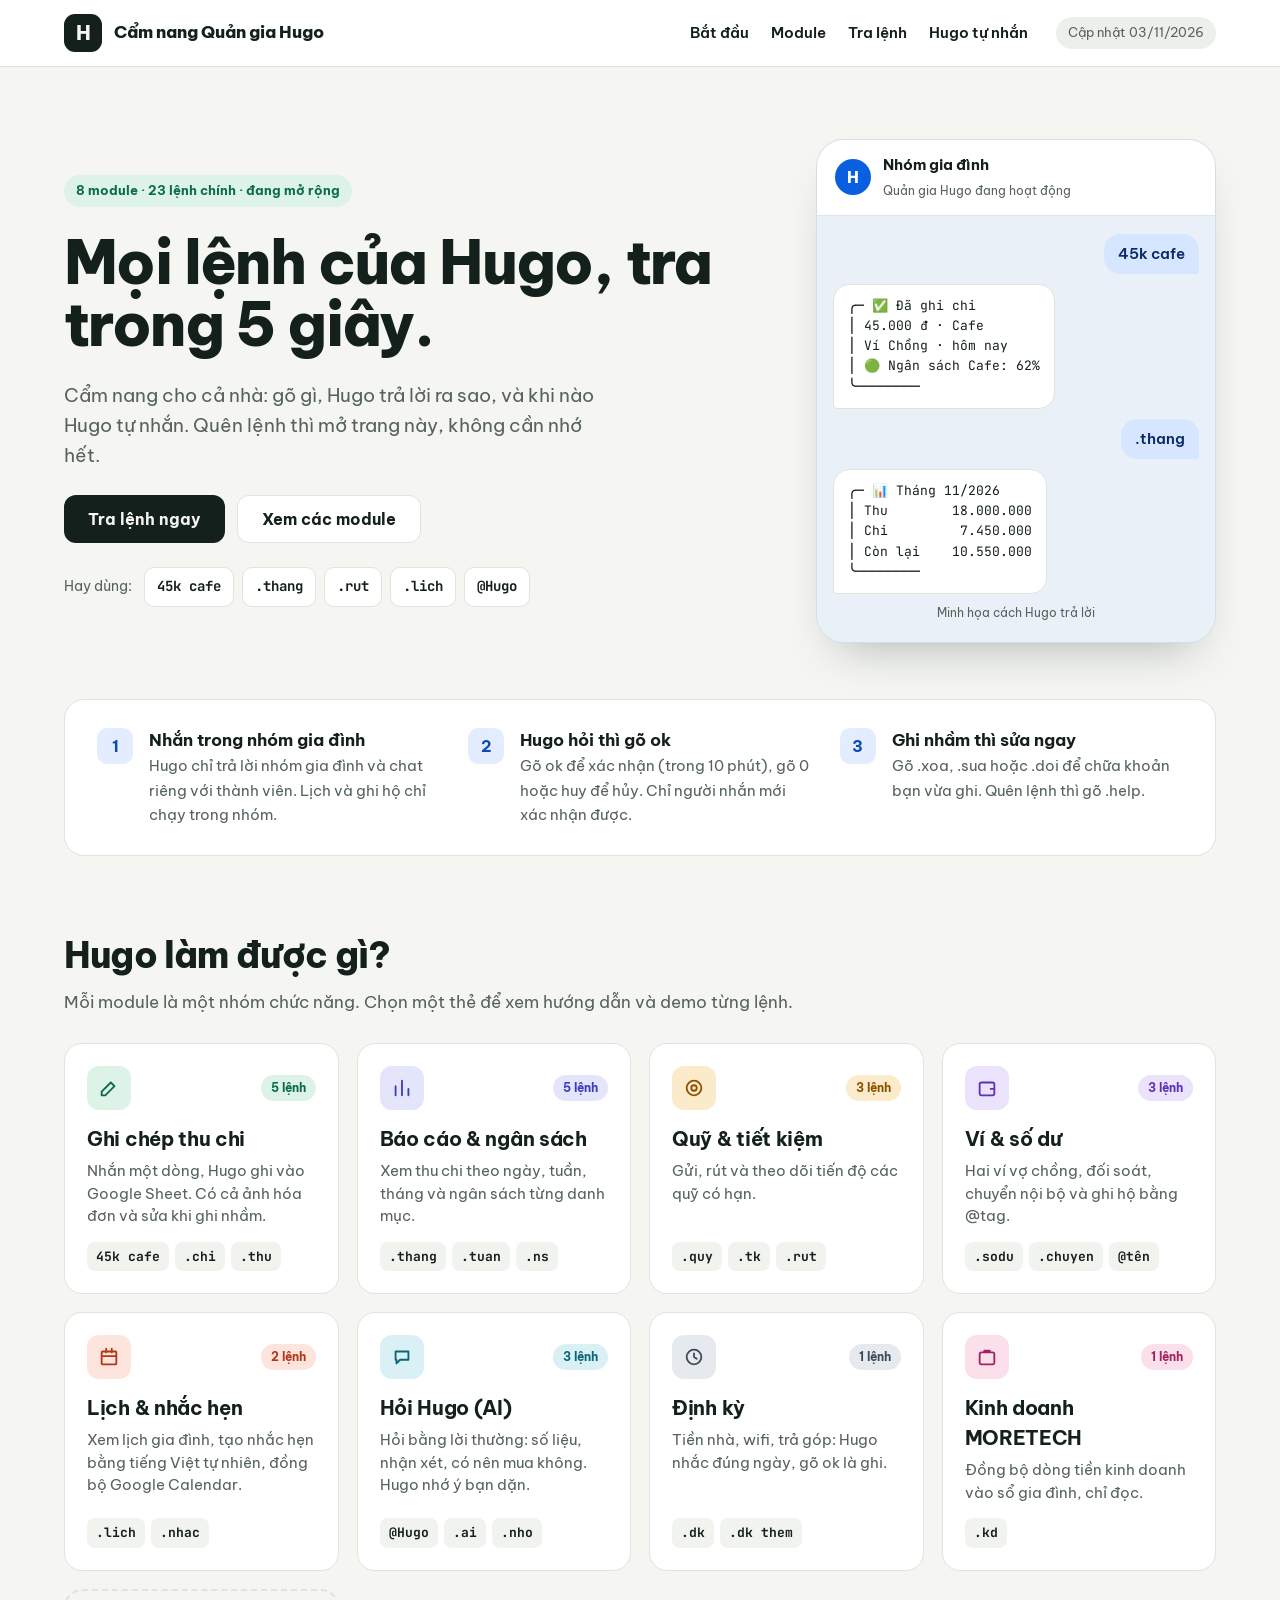
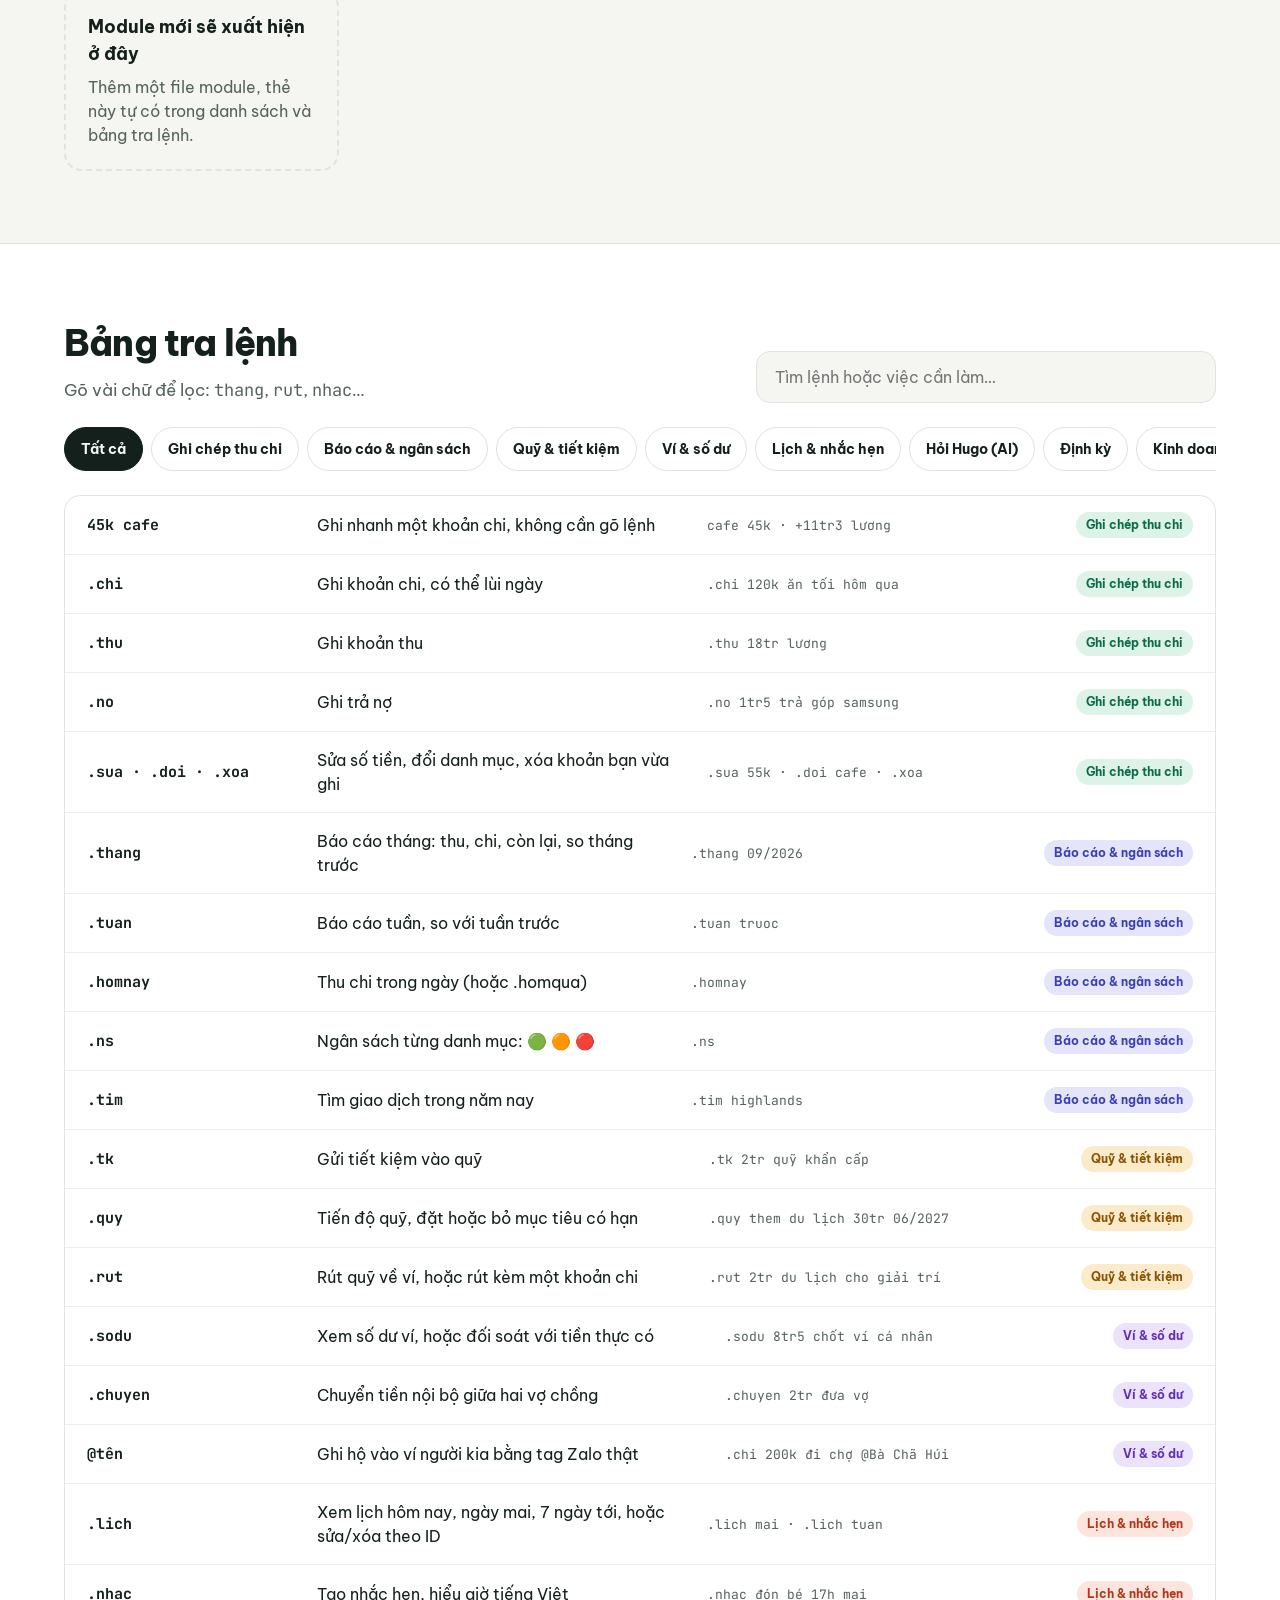
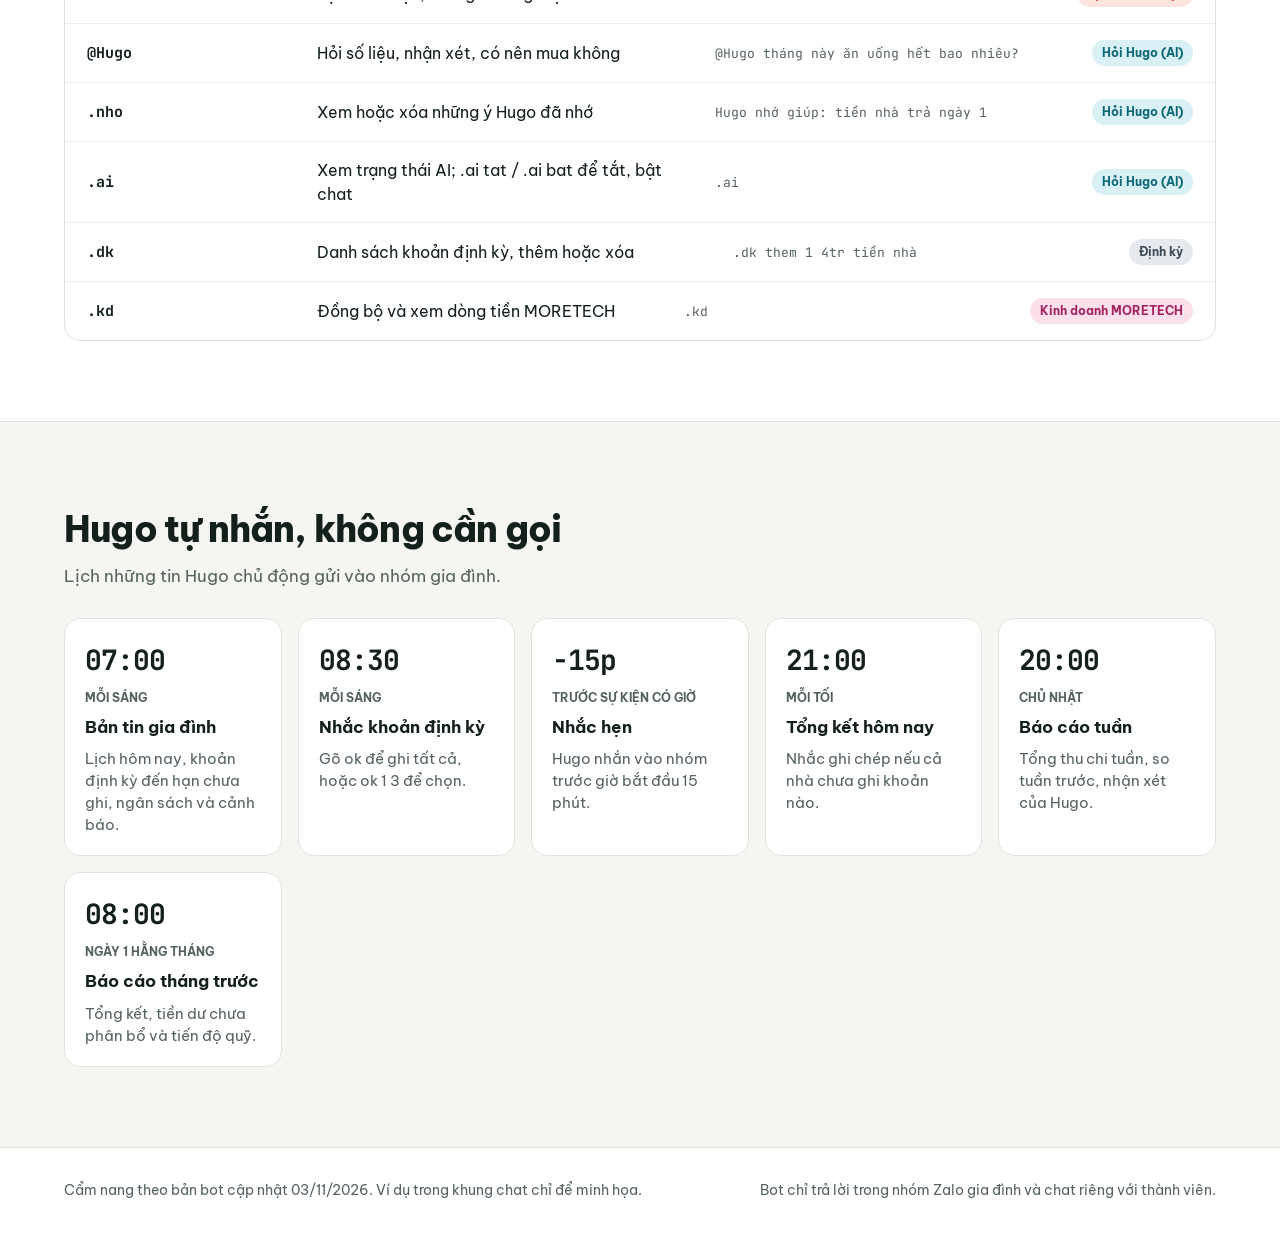
==== index.html @ 2affbf73 "feat: Hugo handbook static site" ====
<!doctype html>
<html lang="vi">
<head>
<meta charset="utf-8">
<meta name="viewport" content="width=device-width, initial-scale=1">
<title>Cẩm nang Quản gia Hugo</title>
<meta name="description" content="Tra nhanh mọi lệnh của bot Zalo Quản gia Hugo: ghi thu chi, báo cáo, quỹ, ví, lịch và nhắc hẹn.">
<link rel="preconnect" href="https://fonts.googleapis.com">
<link href="https://fonts.googleapis.com/css2?family=Be+Vietnam+Pro:wght@400;500;600;700;800&family=JetBrains+Mono:wght@500;700&display=swap" rel="stylesheet">
<link rel="stylesheet" href="style.css">
</head>
<body>
<main id="top">
  <section class="wrap hero">
    <div class="hero-l">
      <span class="tag" id="count"></span>
      <h1>Mọi lệnh của Hugo, tra trong 5 giây.</h1>
      <p>Cẩm nang cho cả nhà: gõ gì, Hugo trả lời ra sao, và khi nào Hugo tự nhắn. Quên lệnh thì mở trang này, không cần nhớ hết.</p>
      <div class="btns"><a class="btn" href="#lenh">Tra lệnh ngay</a><a class="btn alt" href="#module">Xem các module</a></div>
      <div class="hot" id="hot"><span>Hay dùng:</span></div>
    </div>
    <div class="phone">
      <div class="phone-h"><i aria-hidden="true">H</i><div><b>Nhóm gia đình</b><small>Quản gia Hugo đang hoạt động</small></div></div>
      <div class="chat" id="demo"></div>
    </div>
  </section>

  <section class="wrap band" id="batdau"><div class="rules" id="rules"></div></section>

  <section class="wrap band" id="module">
    <h2 class="h">Hugo làm được gì?</h2>
    <p class="lead">Mỗi module là một nhóm chức năng. Chọn một thẻ để xem hướng dẫn và demo từng lệnh.</p>
    <div class="grid" id="cards"></div>
  </section>

  <section class="ref" id="lenh"><div class="wrap">
    <div class="ref-h">
      <div><h2>Bảng tra lệnh</h2><p>Gõ vài chữ để lọc: <span class="mono">thang</span>, <span class="mono">rut</span>, <span class="mono">nhac</span>…</p></div>
      <label class="sr" for="q">Tìm lệnh</label>
      <input id="q" class="search" type="search" placeholder="Tìm lệnh hoặc việc cần làm…" autocomplete="off">
    </div>
    <div class="tabs" id="tabs" role="group" aria-label="Lọc theo module"></div>
    <div class="tbl" id="tbl"></div>
  </div></section>

  <section class="wrap" id="tudong">
    <h2 class="h">Hugo tự nhắn, không cần gọi</h2>
    <p class="lead">Lịch những tin Hugo chủ động gửi vào nhóm gia đình.</p>
    <div class="auto" id="auto"></div>
  </section>
</main>

<script src="core.js"></script>
<script src="modules/ghi.js"></script>
<script src="modules/bao.js"></script>
<script src="modules/quy.js"></script>
<script src="modules/vi.js"></script>
<script src="modules/lich.js"></script>
<script src="modules/ai.js"></script>
<script src="modules/dk.js"></script>
<script src="modules/kd.js"></script>
<script src="home.js"></script>
</body>
</html>
---- style.css ----
/* Cẩm nang Quản gia Hugo: giao diện dùng chung cho index.html và module.html */
:root{--bg:#F5F6F2;--surface:#fff;--ink:#14201B;--muted:#55635B;--line:#DFE4DC;--line2:#EDF0EA;--accent:#0A5FE0;--chip:#F0F3EE;--bubble-u:#D6E6FF;--bubble-u-ink:#0B2A66;--chat-bg:#EAF0F8;--chat-line:#D3DCE8;--note-bg:#FFF4D6;--note-ink:#4A3300;--note-dot:#8A5200;--focus:#0A5FE0}
@media (prefers-color-scheme:dark){:root{--bg:#0F1512;--surface:#18201C;--ink:#EEF2EE;--muted:#A3B0A8;--line:#2A352F;--line2:#222C27;--accent:#6AA2FF;--chip:#222C27;--bubble-u:#1F3A6B;--bubble-u-ink:#DCE9FF;--chat-bg:#141C22;--chat-line:#26323B;--note-bg:#3A2F10;--note-ink:#F5E3B0;--note-dot:#E0A23A;--focus:#6AA2FF}}
*{box-sizing:border-box}
html{scroll-behavior:smooth}
body{margin:0;background:var(--bg);color:var(--ink);font-family:'Be Vietnam Pro',system-ui,sans-serif;line-height:1.5}
a{color:var(--accent);text-decoration:none}
a:hover{text-decoration:underline}
:focus-visible{outline:2px solid var(--focus);outline-offset:2px}
.mono{font-family:'JetBrains Mono',ui-monospace,Menlo,monospace}
.wrap{max-width:1200px;margin:0 auto;padding:0 24px}
.sr{position:absolute;width:1px;height:1px;overflow:hidden;clip:rect(0 0 0 0)}

/* top bar */
.top{background:var(--surface);border-bottom:1px solid var(--line)}
.top .wrap{padding-top:14px;padding-bottom:14px;display:flex;flex-wrap:wrap;align-items:center;gap:12px 28px}
.logo{display:flex;align-items:center;gap:12px;color:var(--ink);font-weight:800;font-size:17px;letter-spacing:-.2px}
.logo:hover{text-decoration:none}
.logo i{width:38px;height:38px;border-radius:11px;background:var(--ink);color:var(--bg);display:flex;align-items:center;justify-content:center;font-style:normal;font-size:20px}
.top nav{display:flex;flex-wrap:wrap;gap:6px 22px;margin-left:auto;font-size:15px;font-weight:600}
.top nav a{color:var(--ink)}
.stamp{font-size:13px;color:var(--muted);background:var(--line2);padding:6px 12px;border-radius:999px}

/* hero */
.hero{padding-top:72px;padding-bottom:56px;display:flex;flex-wrap:wrap;gap:48px;align-items:center}
.hero-l{flex:1 1 520px;display:flex;flex-direction:column;gap:24px}
.hero h1{margin:0;font-size:clamp(38px,5.4vw,60px);line-height:1.04;font-weight:800;letter-spacing:-1.6px}
.hero p{margin:0;font-size:19px;line-height:1.6;color:var(--muted);max-width:540px}
.tag{align-self:flex-start;font-size:13px;font-weight:700;color:#0B6B4A;background:#DDF3E8;padding:6px 12px;border-radius:999px}
.btns,.hot{display:flex;flex-wrap:wrap;gap:12px;align-items:center}
.hot{gap:8px}
.hot span{font-size:14px;color:var(--muted);margin-right:4px}
.btn{display:inline-flex;align-items:center;min-height:48px;padding:0 24px;border-radius:12px;font-weight:700;font-size:16px;background:var(--ink);color:var(--bg)}
.btn.alt{background:var(--surface);color:var(--ink);border:1px solid var(--line)}
.btn:hover{text-decoration:none;opacity:.9}
.hot a{min-height:40px;display:inline-flex;align-items:center;background:var(--surface);border:1px solid var(--line);color:var(--ink);padding:0 12px;border-radius:10px;font-size:14px;font-weight:700}

/* chat */
.phone{flex:0 1 400px;min-width:300px;margin:0 auto;background:var(--chat-bg);border:1px solid var(--chat-line);border-radius:28px;overflow:hidden;box-shadow:0 24px 48px -24px rgba(20,32,27,.35)}
.phone-h{background:var(--surface);padding:14px 18px;display:flex;align-items:center;gap:12px;border-bottom:1px solid var(--line)}
.phone-h i{width:36px;height:36px;border-radius:50%;background:#0A5FE0;color:#fff;display:flex;align-items:center;justify-content:center;font-style:normal;font-weight:800}
.phone-h b{display:block;font-size:15px}.phone-h small{font-size:12px;color:var(--muted)}
.chat{background:var(--chat-bg);border:1px solid var(--chat-line);border-radius:18px;padding:16px;display:flex;flex-direction:column;gap:10px;align-self:flex-start}
.phone .chat{border:0;border-radius:0;padding:18px 16px 20px;align-self:stretch}
.chat small{align-self:center;font-size:12px;color:var(--muted)}
.u{align-self:flex-end;background:var(--bubble-u);color:var(--bubble-u-ink);padding:9px 14px;border-radius:16px 16px 4px 16px;font-size:15px;font-weight:600;max-width:85%;overflow-wrap:anywhere}
.b{align-self:flex-start;background:var(--surface);border:1px solid var(--line);padding:11px 14px;border-radius:16px 16px 16px 4px;font-family:'JetBrains Mono',ui-monospace,Menlo,monospace;font-size:13px;line-height:1.55;white-space:pre;color:var(--ink);max-width:100%;overflow-x:auto}

/* sections */
.band{padding-bottom:72px}
h2.h{margin:0 0 8px;font-size:36px;font-weight:800;letter-spacing:-.8px}
.lead{margin:0 0 28px;font-size:17px;color:var(--muted)}
.rules{background:var(--surface);border:1px solid var(--line);border-radius:20px;padding:28px 32px;display:grid;grid-template-columns:repeat(auto-fit,minmax(260px,1fr));gap:28px}
.rule{display:flex;gap:16px}
.rule i{flex:0 0 36px;height:36px;border-radius:10px;background:#E3EDFF;color:#0A4BB8;display:flex;align-items:center;justify-content:center;font-style:normal;font-weight:700}
.rule b{display:block;font-size:17px}.rule span{font-size:15px;color:var(--muted)}
.grid{display:grid;grid-template-columns:repeat(auto-fit,minmax(260px,1fr));gap:18px}
.card{background:var(--surface);border:1px solid var(--line);border-radius:18px;padding:22px;display:flex;flex-direction:column;gap:14px;color:var(--ink)}
a.card:hover{text-decoration:none;border-color:var(--muted)}
.card-h{display:flex;align-items:center;justify-content:space-between}
.ico{width:44px;height:44px;border-radius:12px;display:flex;align-items:center;justify-content:center}
.badge{font-size:12px;font-weight:700;padding:4px 10px;border-radius:999px;white-space:nowrap}
.card strong{font-size:20px;letter-spacing:-.3px;display:block}
.card p{margin:6px 0 0;font-size:15px;color:var(--muted)}
.chips{display:flex;flex-wrap:wrap;gap:6px;margin-top:auto}
.chips span{background:var(--chip);color:var(--ink);padding:5px 9px;border-radius:8px;font-size:13px;font-weight:700}
.soon{border:2px dashed var(--line);border-radius:18px;padding:22px;display:flex;flex-direction:column;gap:8px;justify-content:center;color:var(--muted)}
.soon strong{font-size:18px;color:var(--ink)}

/* command table */
.ref{background:var(--surface);border-top:1px solid var(--line);border-bottom:1px solid var(--line);padding:72px 0 80px;margin-bottom:80px}
.ref-h{display:flex;flex-wrap:wrap;gap:20px;align-items:flex-end;justify-content:space-between;margin-bottom:24px}
.ref-h h2{margin:0 0 8px;font-size:36px;font-weight:800;letter-spacing:-.8px}.ref-h p{margin:0;color:var(--muted);font-size:17px}
.search{flex:1 1 320px;max-width:460px;height:52px;border:1px solid var(--line);border-radius:14px;padding:0 18px;font-size:16px;font-family:inherit;background:var(--bg);color:var(--ink)}
.tabs{display:flex;gap:8px;overflow-x:auto;padding-bottom:4px;margin-bottom:20px}
.tab{flex:0 0 auto;min-height:44px;font-family:inherit;font-size:14px;font-weight:700;padding:0 16px;border-radius:999px;cursor:pointer;border:1px solid var(--line);background:var(--surface);color:var(--ink)}
.tab[aria-pressed=true]{background:var(--ink);color:var(--bg);border-color:var(--ink)}
.tbl{border:1px solid var(--line);border-radius:16px;overflow:hidden}
.tr{display:flex;flex-wrap:wrap;align-items:center;gap:10px 20px;padding:16px 22px;border-top:1px solid var(--line2);color:var(--ink)}
.tr:first-child{border-top:0}
a.tr:hover{background:var(--bg);text-decoration:none}
.tr .c{flex:0 0 210px;font-size:15px;font-weight:700;overflow-wrap:anywhere}
.tr .d{flex:1 1 280px;font-size:16px}
.tr .e{flex:1 1 260px;font-size:13px;color:var(--muted);overflow-wrap:anywhere}
.empty{padding:40px 22px;text-align:center;color:var(--muted)}

/* auto */
.auto{display:grid;grid-template-columns:repeat(auto-fit,minmax(200px,1fr));gap:16px}
.auto div{background:var(--surface);border:1px solid var(--line);border-radius:16px;padding:20px;display:flex;flex-direction:column;gap:8px}
.auto .t{font-size:28px;font-weight:700;letter-spacing:-1px}
.auto small{font-size:12px;font-weight:700;color:var(--muted)}
.auto strong{font-size:17px}.auto p{margin:0;font-size:14.5px;color:var(--muted)}

footer.foot{border-top:1px solid var(--line);background:var(--surface);margin-top:80px}
footer.foot .wrap{padding-top:32px;padding-bottom:32px;display:flex;flex-wrap:wrap;gap:12px 32px;justify-content:space-between;font-size:14px;color:var(--muted)}

/* module page */
.mh{padding-top:40px;padding-bottom:32px;display:flex;flex-direction:column;gap:18px}
.crumb{font-size:14px;color:var(--muted)}
.mh-t{display:flex;flex-wrap:wrap;gap:20px;align-items:center}
.mh .ico{width:64px;height:64px;border-radius:18px}
.mh h1{margin:0;font-size:clamp(34px,4.6vw,48px);line-height:1.05;font-weight:800;letter-spacing:-1.2px}
.mh p{margin:6px 0 0;font-size:18px;color:var(--muted)}
.mh .badges{display:flex;flex-wrap:wrap;gap:8px}.mh .badge{font-size:13px;padding:6px 12px}
.layout{display:flex;flex-wrap:wrap;gap:32px;align-items:flex-start}
.toc{flex:0 0 230px;background:var(--surface);border:1px solid var(--line);border-radius:16px;padding:12px;position:sticky;top:16px}
.toc small{display:block;padding:6px 14px 8px;font-size:12px;font-weight:700;color:var(--muted);letter-spacing:.4px}
.toc a{display:block;padding:9px 14px;border-radius:10px;color:var(--ink);font-size:15px;font-weight:600}
.toc a:hover{background:var(--line2);text-decoration:none}
.secs{flex:1 1 700px;min-width:0;display:flex;flex-direction:column;gap:24px}
.sec{background:var(--surface);border:1px solid var(--line);border-radius:20px;padding:32px;display:flex;flex-wrap:wrap;gap:28px 40px;scroll-margin-top:16px}
.sec h2{margin:0;font-size:26px;font-weight:800;letter-spacing:-.5px}
.sec p{margin:0;font-size:16px;color:var(--muted)}
.txt{flex:1 1 380px;display:flex;flex-direction:column;gap:16px;min-width:0}
.sec .chat{flex:1 1 340px;max-width:440px}
.row{display:flex;flex-wrap:wrap;gap:6px 14px;align-items:baseline;padding:11px 0;border-top:1px solid var(--line2)}
.row code{font-family:'JetBrains Mono',ui-monospace,Menlo,monospace;font-size:14px;font-weight:700;background:var(--chip);padding:4px 9px;border-radius:8px;overflow-wrap:anywhere}
.row span{flex:1 1 180px;font-size:15px}
.note{display:flex;gap:12px;background:var(--note-bg);border-radius:12px;padding:14px 16px;font-size:15px;color:var(--note-ink)}
.note b{flex:0 0 24px;height:24px;border-radius:50%;background:var(--note-dot);color:#fff;display:flex;align-items:center;justify-content:center;font-size:14px}
.more{display:flex;flex-wrap:wrap;gap:8px;margin-top:8px}
.more a{min-height:44px;display:inline-flex;align-items:center;padding:0 16px;border-radius:999px;border:1px solid var(--line);background:var(--surface);color:var(--ink);font-size:14px;font-weight:700}

@media (max-width:640px){.hero{padding-top:40px;gap:32px}.sec{padding:22px}.toc{position:static;flex-basis:100%}.rules{padding:22px}h2.h,.ref-h h2{font-size:28px}.tr{padding:14px 16px}.tr .c{flex-basis:100%}}
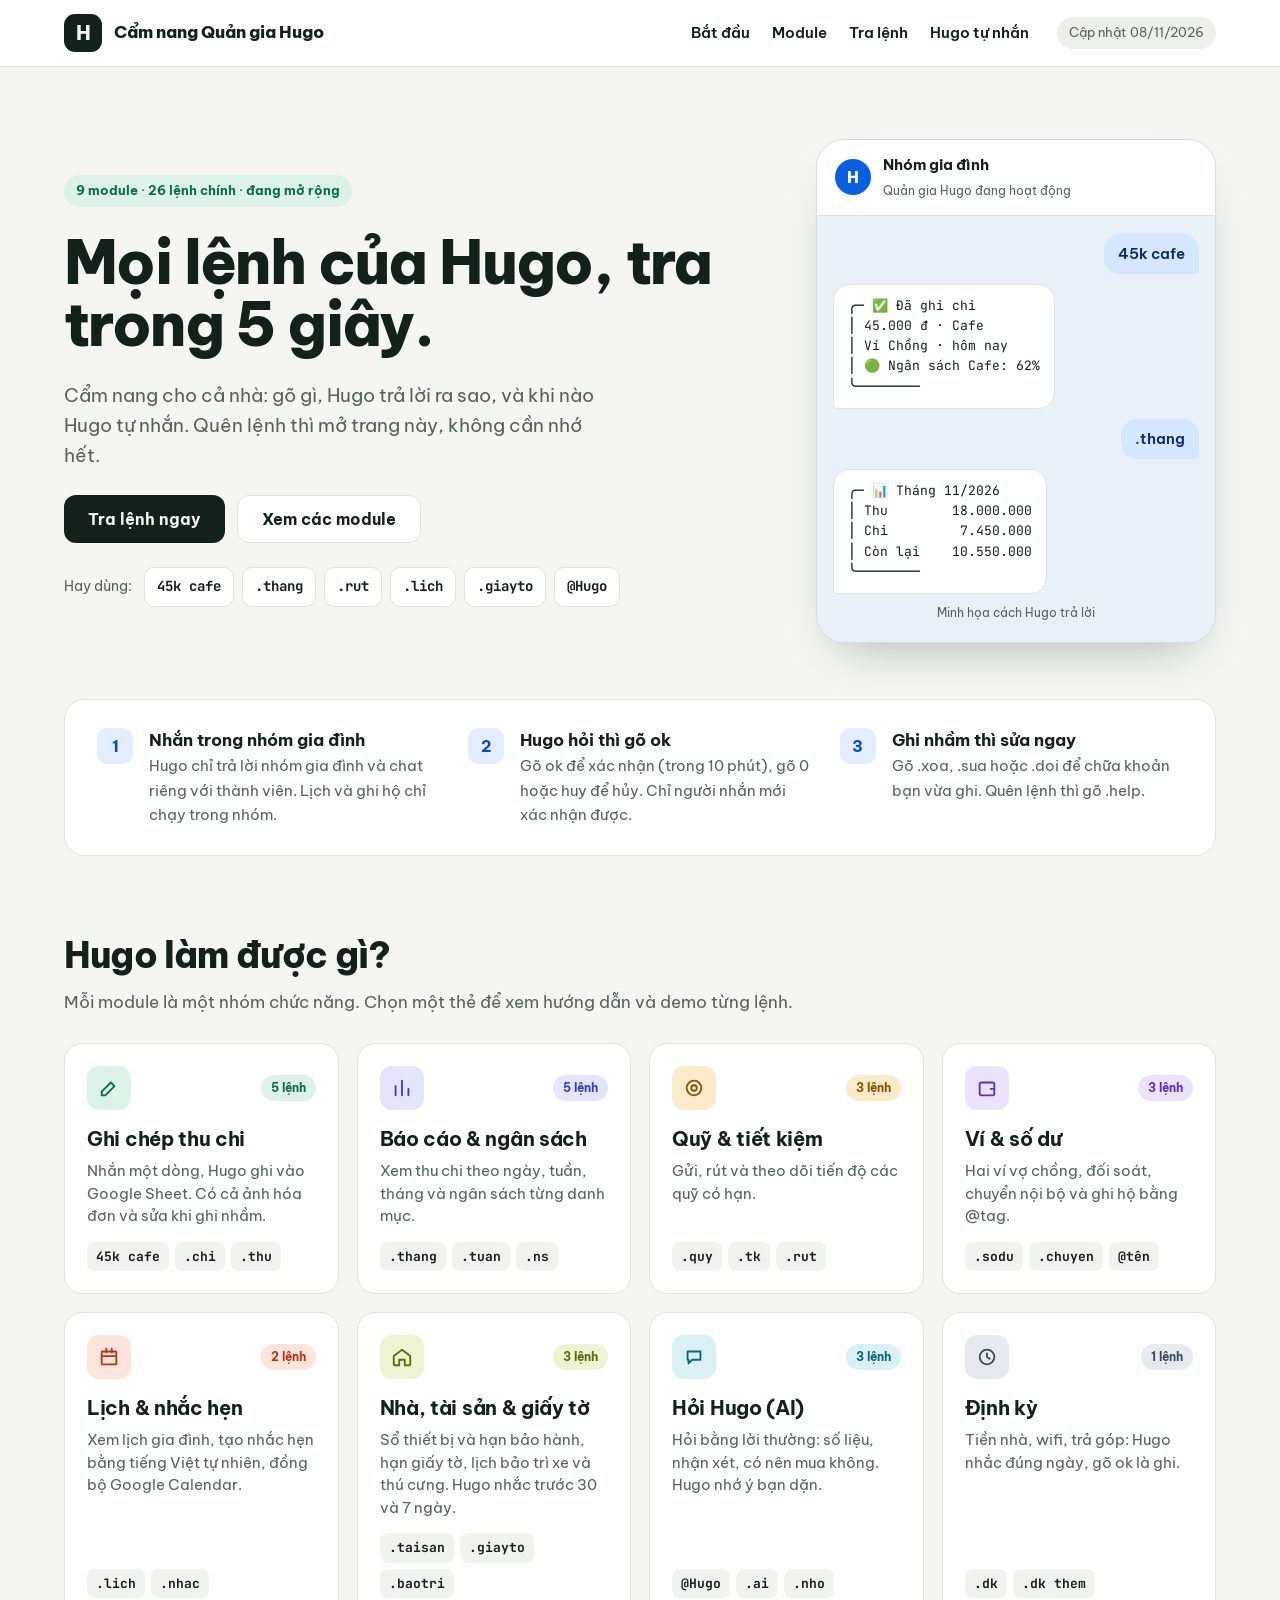
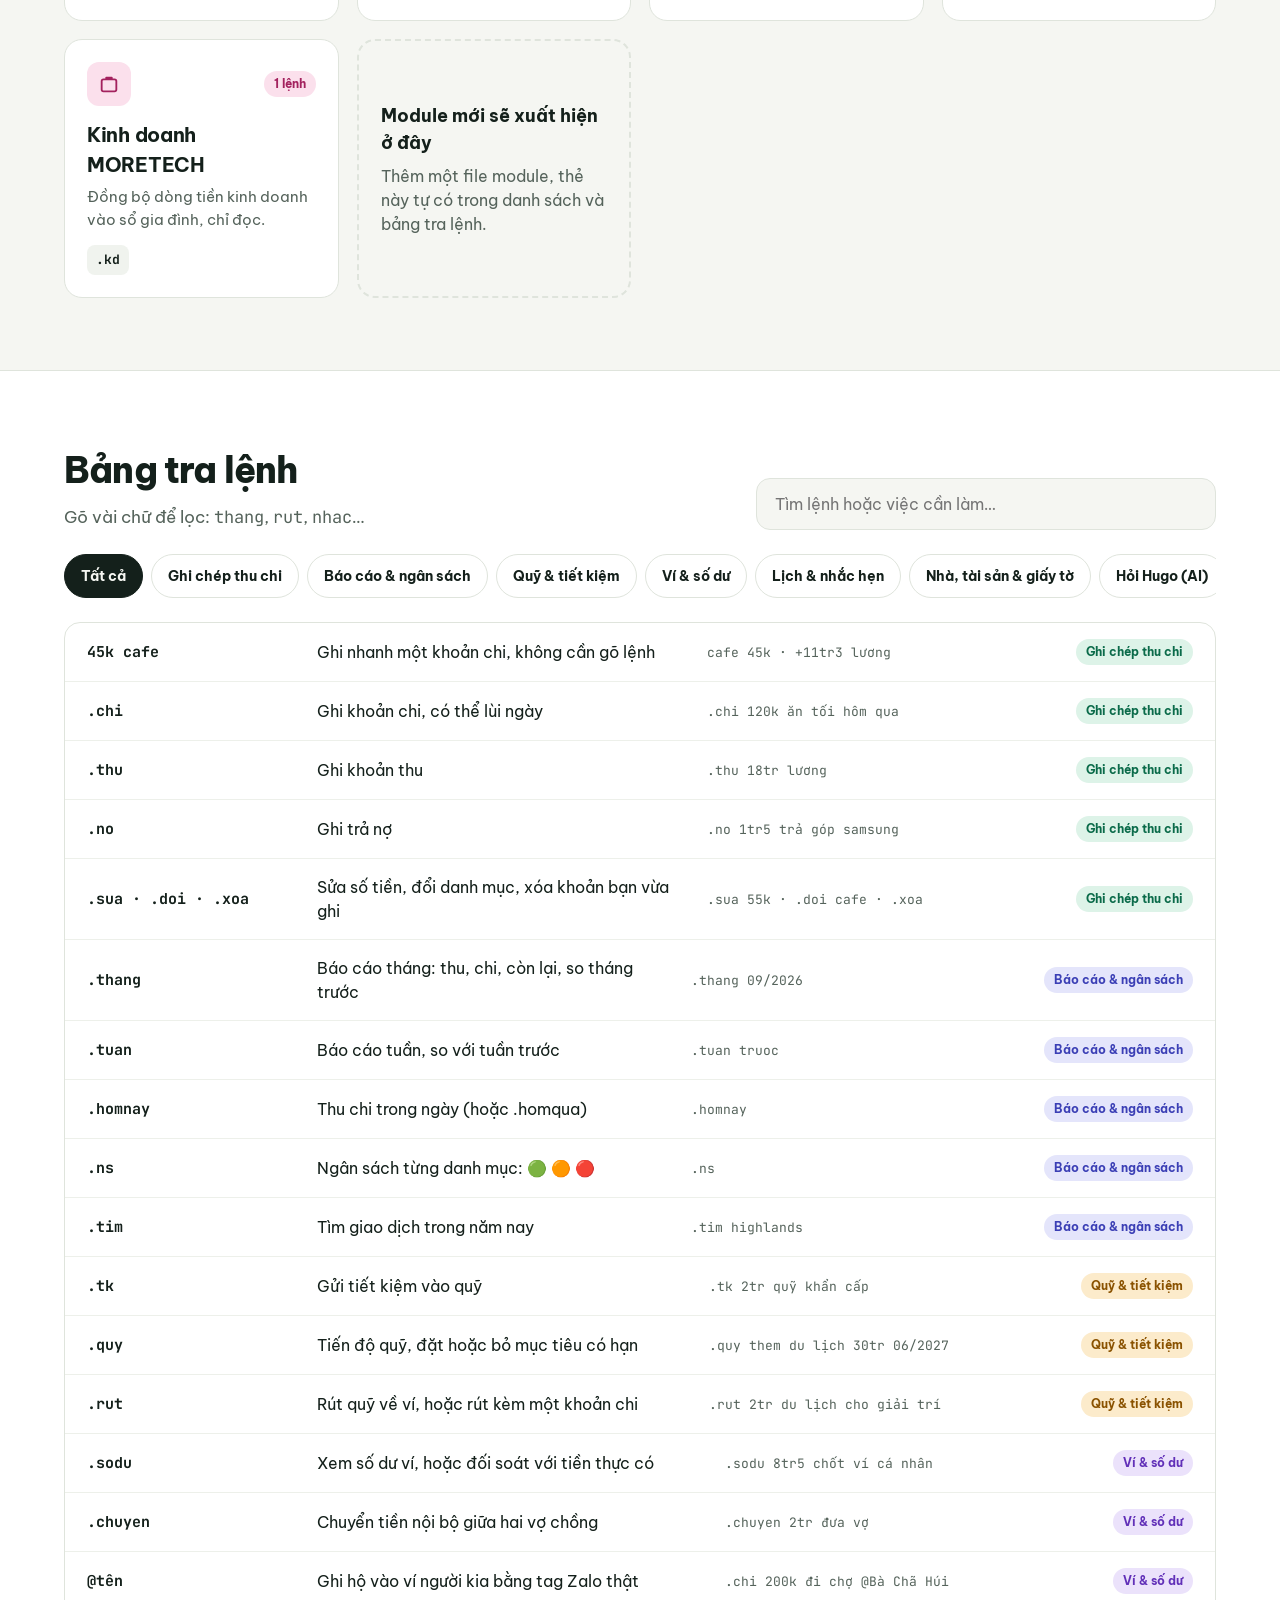
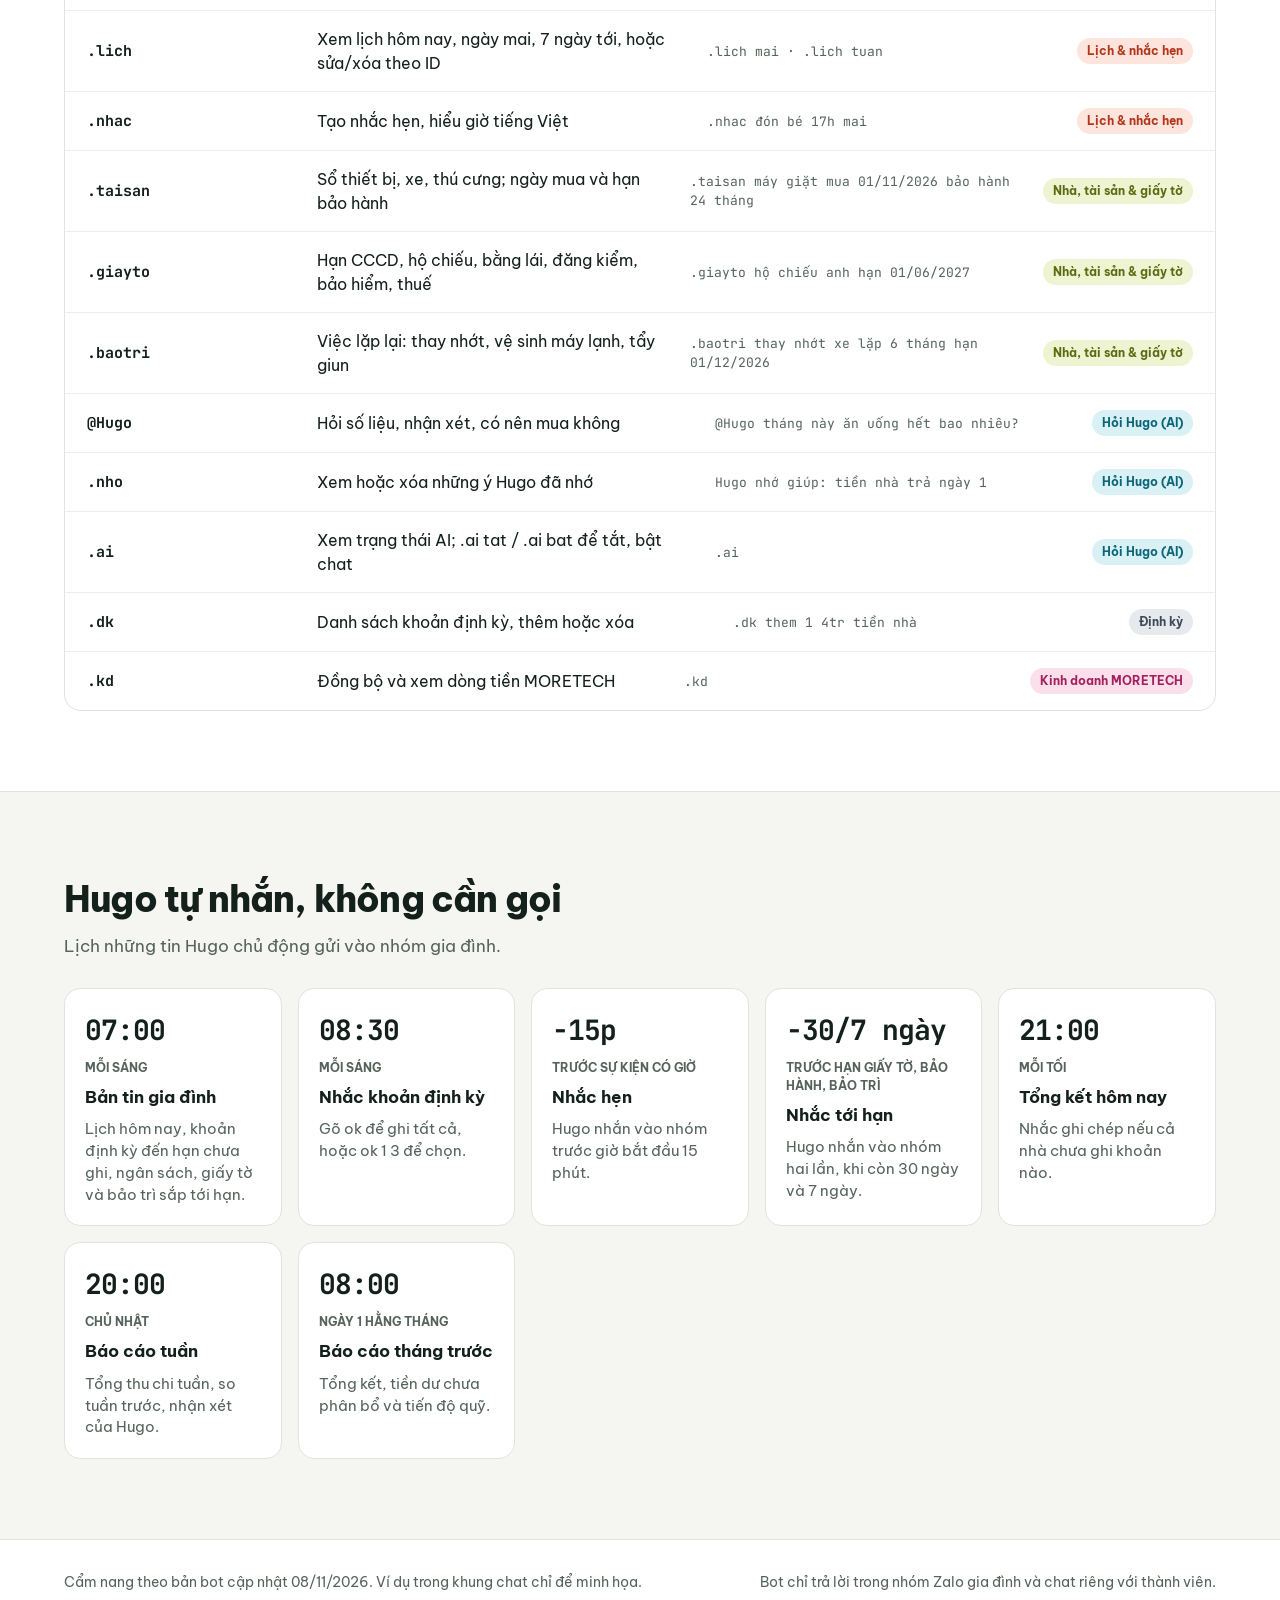
==== commit 2d99369d: "feat: add home assets and documents module page" ====
--- a/index.html
+++ b/index.html
@@ -56,6 +56,7 @@
 <script src="modules/quy.js"></script>
 <script src="modules/vi.js"></script>
 <script src="modules/lich.js"></script>
+<script src="modules/nha.js"></script>
 <script src="modules/ai.js"></script>
 <script src="modules/dk.js"></script>
 <script src="modules/kd.js"></script>
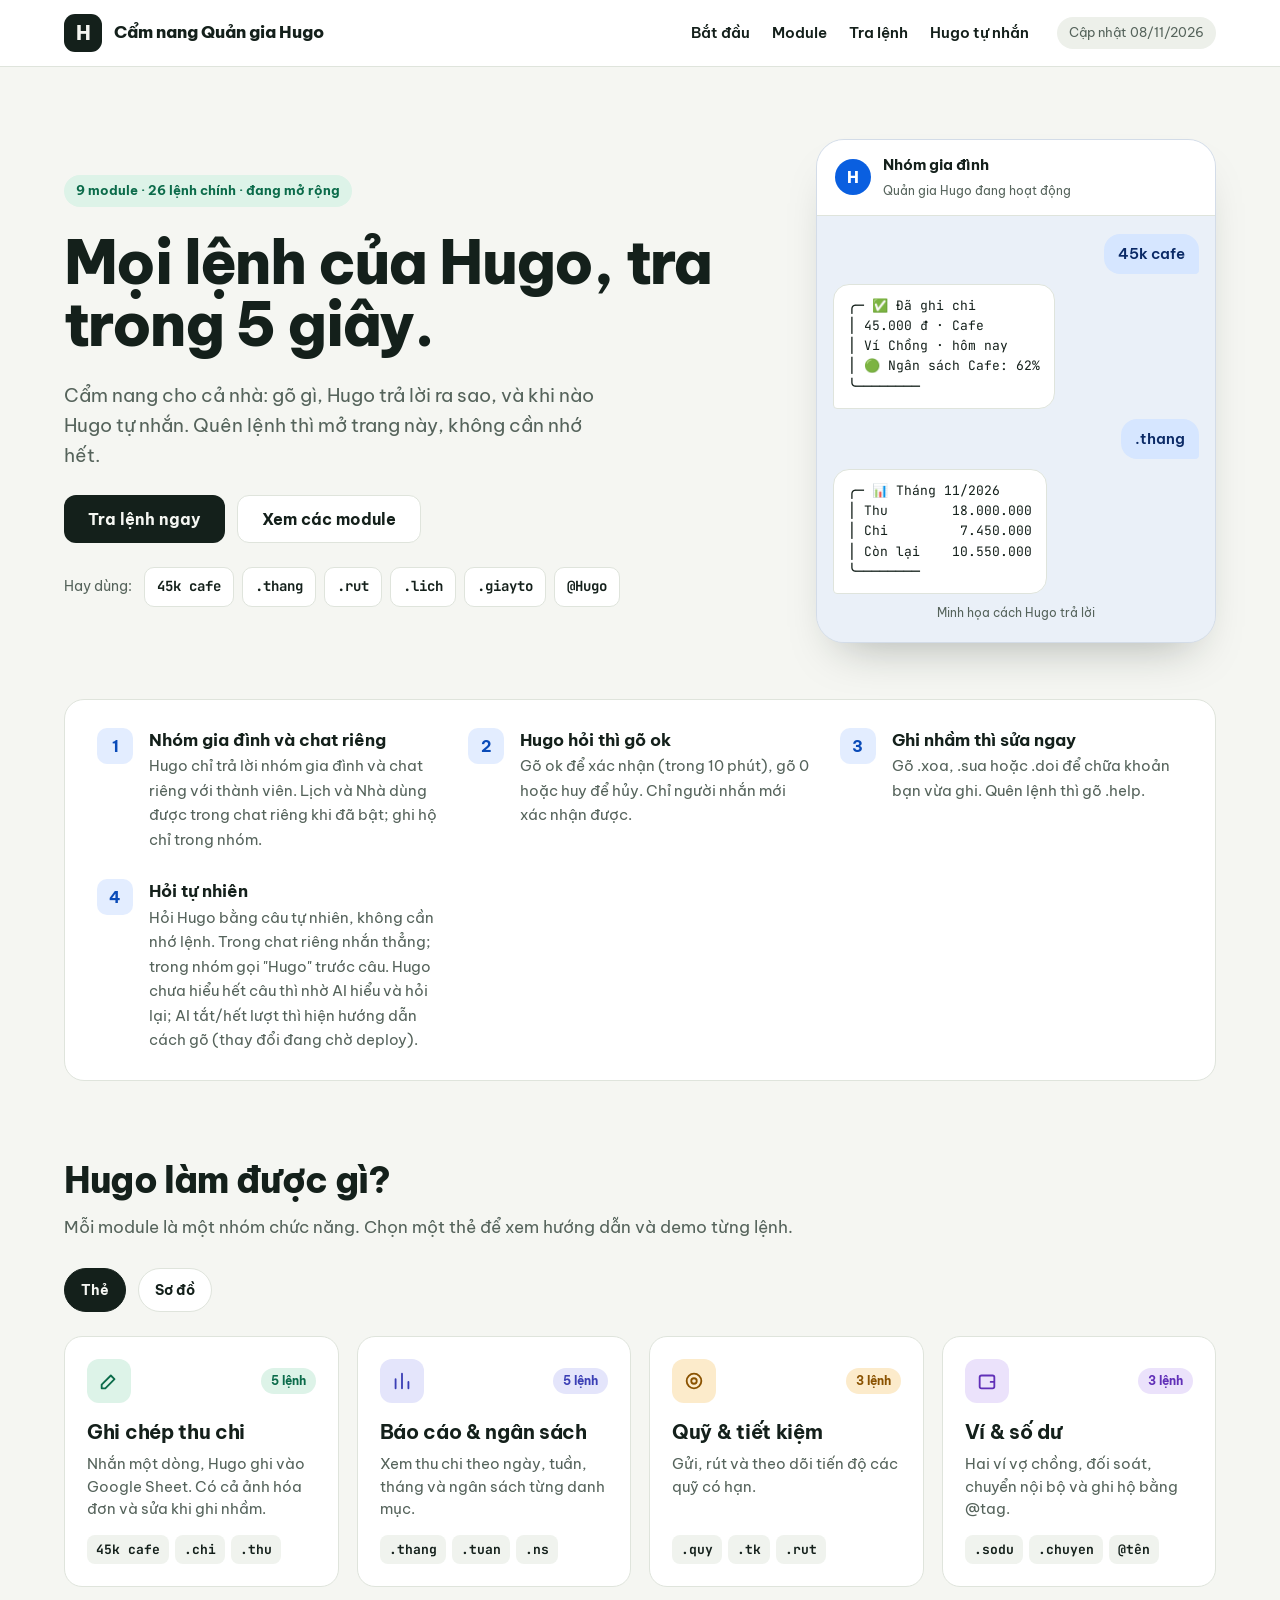
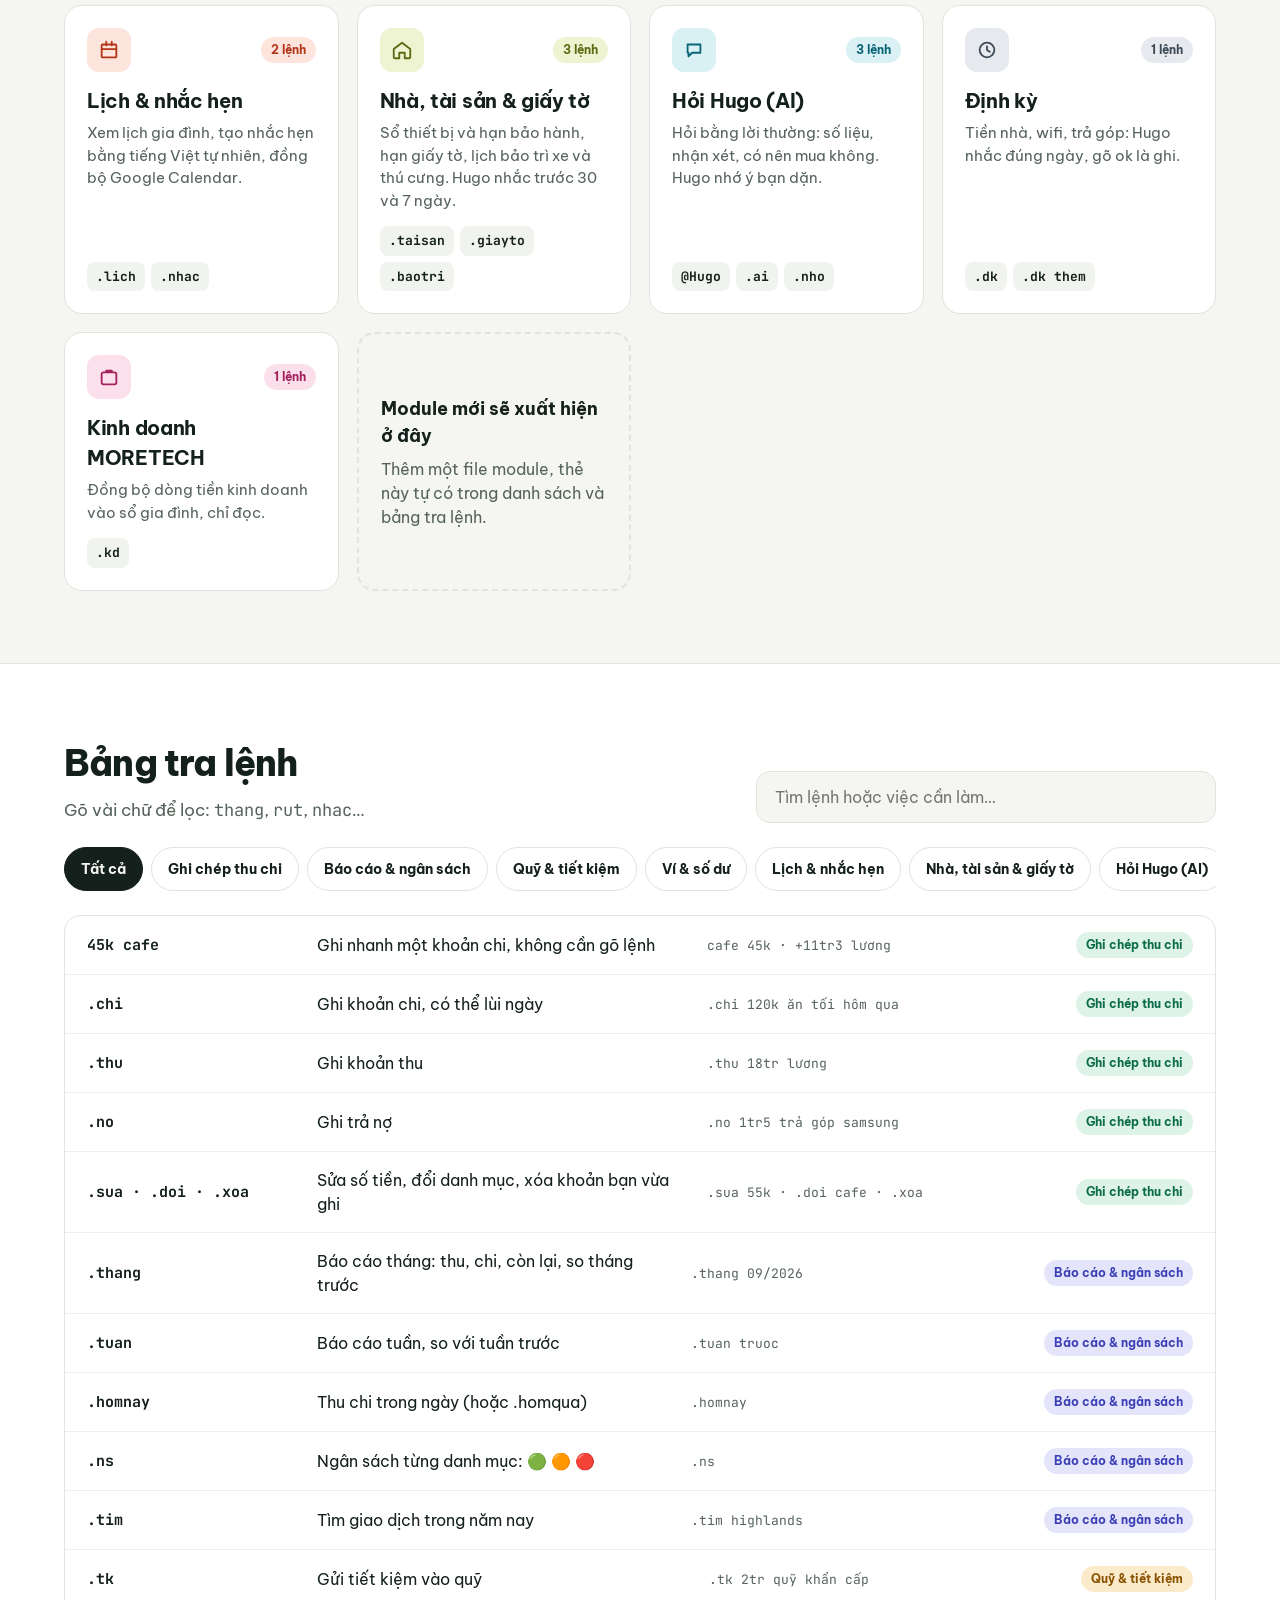
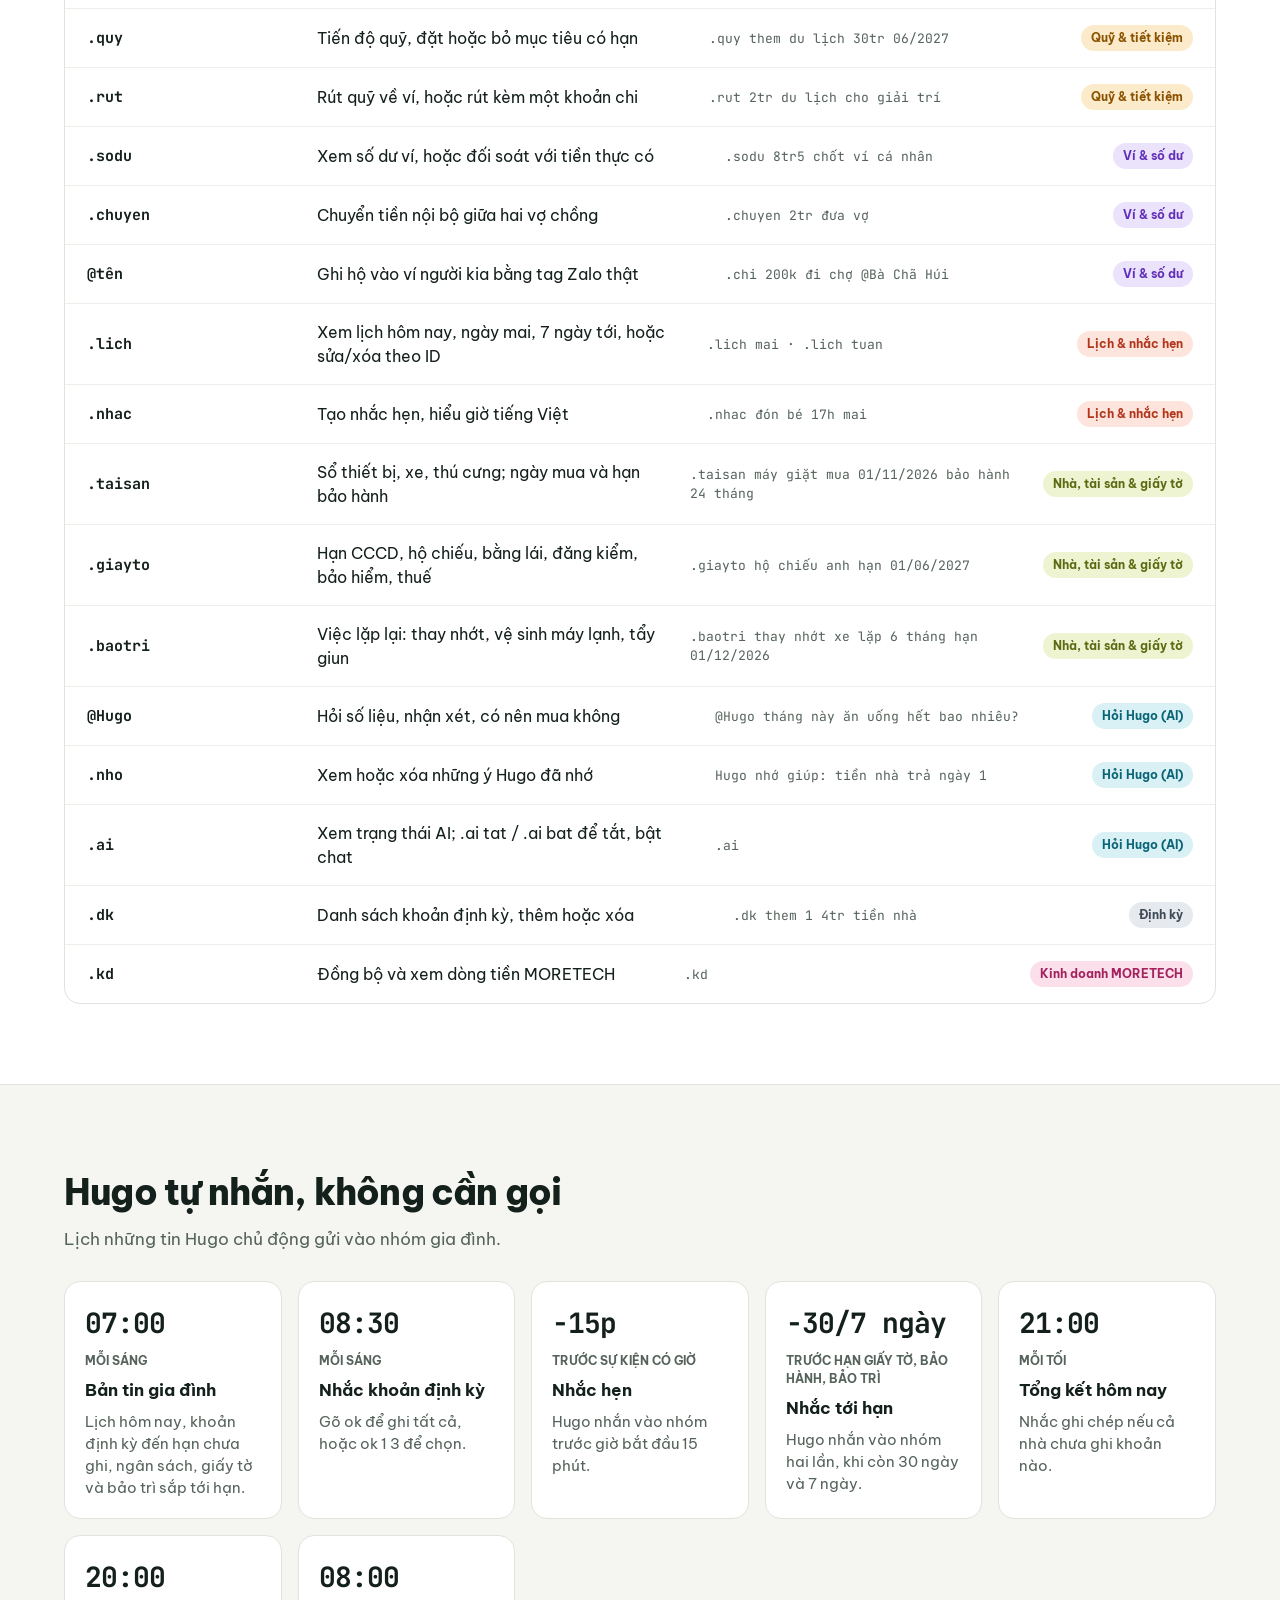
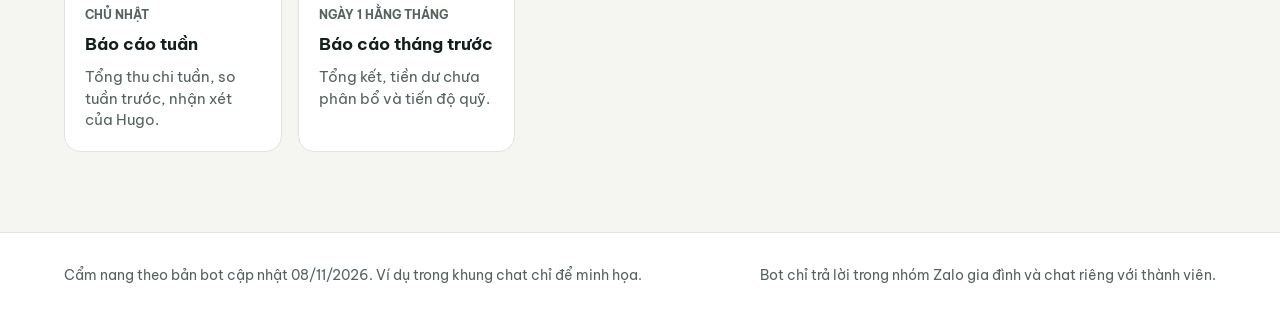
==== commit e07c0c91: "feat: bổ sung sơ đồ mindmap và animation chuyển cảnh chi tiết module" ====
--- a/index.html
+++ b/index.html
@@ -28,9 +28,17 @@
   <section class="wrap band" id="batdau"><div class="rules" id="rules"></div></section>
 
   <section class="wrap band" id="module">
-    <h2 class="h">Hugo làm được gì?</h2>
+    <h2 class="h" id="module-heading" tabindex="-1">Hugo làm được gì?</h2>
     <p class="lead">Mỗi module là một nhóm chức năng. Chọn một thẻ để xem hướng dẫn và demo từng lệnh.</p>
-    <div class="grid" id="cards"></div>
+    <div class="module-view-controls" id="module-view-controls" role="group" aria-label="Cách xem module" hidden>
+      <button class="tab" id="module-view-cards" type="button" aria-pressed="true" aria-controls="cards">Thẻ</button>
+      <button class="tab" id="module-view-map" type="button" aria-pressed="false" aria-controls="mindmap-overview mindmap-detail">Sơ đồ</button>
+    </div>
+    <p class="sr" id="module-view-status" role="status" aria-live="polite" aria-atomic="true"></p>
+    <div class="grid module-scene" id="cards"></div>
+    <div class="module-scene" id="mindmap-overview" role="region" aria-labelledby="mindmap-heading" hidden></div>
+    <div class="module-scene" id="mindmap-detail" role="region" aria-label="Hướng dẫn module" hidden></div>
+    <noscript><p>Cẩm nang cần JavaScript để hiển thị module và bảng tra lệnh.</p></noscript>
   </section>
 
   <section class="ref" id="lenh"><div class="wrap">
--- a/style.css
+++ b/style.css
@@ -2,6 +2,8 @@
 :root{--bg:#F5F6F2;--surface:#fff;--ink:#14201B;--muted:#55635B;--line:#DFE4DC;--line2:#EDF0EA;--accent:#0A5FE0;--chip:#F0F3EE;--bubble-u:#D6E6FF;--bubble-u-ink:#0B2A66;--chat-bg:#EAF0F8;--chat-line:#D3DCE8;--note-bg:#FFF4D6;--note-ink:#4A3300;--note-dot:#8A5200;--focus:#0A5FE0}
 @media (prefers-color-scheme:dark){:root{--bg:#0F1512;--surface:#18201C;--ink:#EEF2EE;--muted:#A3B0A8;--line:#2A352F;--line2:#222C27;--accent:#6AA2FF;--chip:#222C27;--bubble-u:#1F3A6B;--bubble-u-ink:#DCE9FF;--chat-bg:#141C22;--chat-line:#26323B;--note-bg:#3A2F10;--note-ink:#F5E3B0;--note-dot:#E0A23A;--focus:#6AA2FF}}
 *{box-sizing:border-box}
+/* Inactive scenes must leave both layout and the keyboard focus order. */
+[hidden]{display:none!important}
 html{scroll-behavior:smooth}
 body{margin:0;background:var(--bg);color:var(--ink);font-family:'Be Vietnam Pro',system-ui,sans-serif;line-height:1.5}
 a{color:var(--accent);text-decoration:none}
@@ -121,4 +123,80 @@
 .more{display:flex;flex-wrap:wrap;gap:8px;margin-top:8px}
 .more a{min-height:44px;display:inline-flex;align-items:center;padding:0 16px;border-radius:999px;border:1px solid var(--line);background:var(--surface);color:var(--ink);font-size:14px;font-weight:700}
 
-@media (max-width:640px){.hero{padding-top:40px;gap:32px}.sec{padding:22px}.toc{position:static;flex-basis:100%}.rules{padding:22px}h2.h,.ref-h h2{font-size:28px}.tr{padding:14px 16px}.tr .c{flex-basis:100%}}
+/* Scene motion is panel-only; the controller commits hidden/focus before animating. */
+.module-view-controls,.mindmap-detail-nav{display:flex;flex-wrap:wrap;gap:12px;margin-bottom:24px}
+.module-view-controls .tab,.mindmap-detail-nav a{min-width:44px;min-height:44px;justify-content:center;white-space:normal;overflow-wrap:anywhere}
+.module-scene,.module-content{min-width:0;max-width:100%;overflow-wrap:anywhere}
+/* CSS enter is the fallback when element.animate is unavailable. */
+.module-scene{scroll-margin-top:24px;animation:module-scene-enter 240ms ease-out}
+@keyframes module-scene-enter{from{opacity:0;transform:translateY(8px)}to{opacity:1;transform:translateY(0)}}
+.module-scene :is(a,button,[tabindex]):focus-visible,#module-heading:focus-visible{outline:3px solid var(--focus);outline-offset:4px}
+.module-content :is(.mh-t>div,.chat,.rule>div,.tr>*,.note){min-width:0;max-width:100%}
+.module-content .toc{max-width:100%}
+.module-content .toc a{min-height:44px}
+.module-content .badge{white-space:normal}
+.module-content .chat{overflow-x:auto}
+.module-content .tbl{width:100%;min-width:0}
+
+/* Natural-size nodes, registry-order lists; only decorative connectors are positioned. */
+.mindmap{--branch-gap:32px;--branch-inset:24px;--connector:var(--muted);display:grid;grid-template-columns:repeat(2,minmax(0,1fr));gap:var(--branch-gap);padding:8px}
+.mindmap-root{grid-column:1/-1;justify-self:center;position:relative;display:flex;flex-direction:column;align-items:center;gap:12px;padding:20px;max-width:100%;border:2px solid var(--muted);border-radius:20px;background:var(--surface);text-align:center;color:var(--ink)}
+.mindmap-root>span{display:flex;align-items:center;justify-content:center;width:48px;height:48px;border-radius:14px;background:var(--ink);color:var(--bg);font-size:24px;font-weight:800}
+.mindmap-root h3{margin:0;font-size:20px;line-height:1.4;overflow-wrap:anywhere}
+.mindmap-root::after{content:'';position:absolute;top:100%;left:50%;height:var(--branch-gap);border-left:2px solid var(--connector);pointer-events:none}
+.mindmap-branches{position:relative;display:flex;flex-direction:column;justify-content:center;gap:18px;min-width:0;margin:0;padding:18px 0 0 var(--branch-inset);border-left:2px solid var(--connector);list-style:none}
+.mindmap-branches:empty{display:none}
+.mindmap-left::before{content:'';position:absolute;top:0;left:-2px;width:calc(100% + var(--branch-gap) + 2px);border-top:2px solid var(--connector);pointer-events:none}
+.mindmap-branch{position:relative;min-width:0}
+.mindmap-branch::before{content:'';position:absolute;top:50%;right:100%;width:var(--branch-inset);border-top:2px solid var(--connector);pointer-events:none}
+.mindmap-node{position:relative;display:grid;grid-template-columns:44px minmax(0,1fr);align-items:start;gap:10px 12px;min-width:44px;min-height:44px;padding:16px;border:1px solid var(--line);border-radius:16px;background:var(--surface);color:var(--ink);transition:border-color 200ms ease,background-color 200ms ease}
+.mindmap-node:hover{border-color:var(--muted);background:var(--line2);text-decoration:none}
+.mindmap-node .ico{flex-shrink:0}
+.mindmap-label{min-width:0;overflow-wrap:anywhere}
+.mindmap-label strong{display:block;font-size:17px;line-height:1.4;color:var(--ink)}
+.mindmap-label>span{display:block;margin-top:6px;font-size:14px;color:var(--muted)}
+.mindmap-node .badge{grid-column:2;justify-self:start;max-width:100%;white-space:normal;overflow-wrap:anywhere}
+.mindmap>.empty{grid-column:1/-1;margin:0}
+.mindmap:not(:has(.mindmap-branch)) .mindmap-root::after{display:none}
+
+@media (min-width:960px){
+  .mindmap{grid-template-columns:minmax(0,1fr) 180px minmax(0,1fr);align-items:center}
+  .mindmap-root{grid-column:2;grid-row:1;justify-self:stretch}
+  .mindmap-root::before,.mindmap-root::after{content:'';position:absolute;top:50%;left:auto;right:100%;width:var(--branch-gap);height:0;border:0;border-top:2px solid var(--connector);pointer-events:none}
+  .mindmap-root::after{right:auto;left:100%}
+  .mindmap-left{grid-column:1;grid-row:1;padding:0 var(--branch-inset) 0 0;border-left:0;border-right:2px solid var(--connector)}
+  .mindmap-right{grid-column:3;grid-row:1;padding-top:0}
+  .mindmap-left::before{display:none}
+  .mindmap-left .mindmap-branch::before{right:auto;left:100%}
+  .mindmap:not(:has(.mindmap-right .mindmap-branch)) .mindmap-root::after,.mindmap:not(:has(.mindmap-left .mindmap-branch)) .mindmap-root::before{display:none}
+}
+
+@media (max-width:640px){
+  .hero{padding-top:40px;gap:32px}.sec{padding:22px}.toc{position:static;flex-basis:100%}.rules{padding:22px}h2.h,.ref-h h2{font-size:28px}.tr{padding:14px 16px}.tr .c{flex-basis:100%}
+  /* Existing flex/grid minima must also fit 320px and browser text zoom. */
+  .wrap{padding-left:16px;padding-right:16px}.hero-l,.phone,.search{min-width:0;max-width:100%}.hero-l{overflow-wrap:anywhere}
+  .grid,.rules,.auto{grid-template-columns:minmax(0,1fr)}.rule>div{min-width:0;overflow-wrap:anywhere}
+  .mindmap{--branch-gap:24px;--branch-inset:20px;grid-template-columns:minmax(0,1fr)}
+  .mindmap-root{grid-column:1;justify-self:start;flex-direction:row;text-align:left;padding:16px}
+  .mindmap-root>span{flex-shrink:0;width:44px;height:44px}
+  .mindmap-root::after{left:16px}
+  .mindmap-branches{margin-left:16px;padding-top:0}
+  .mindmap-branches::before{content:'';position:absolute;top:calc(-1 * var(--branch-gap));left:-2px;width:0;height:var(--branch-gap);border:0;border-left:2px solid var(--connector);pointer-events:none}
+  .mindmap-node{padding:12px;gap:10px}.mindmap-node .badge{grid-column:1/-1}
+  .mindmap-detail-nav a{width:100%;padding:12px 16px}
+}
+
+@media (prefers-reduced-motion:reduce){
+  html,html:focus-within{scroll-behavior:auto!important}
+  .module-scene,.module-scene *,.module-scene *::before,.module-scene *::after{animation:none!important;transition:none!important;scroll-behavior:auto!important}
+  /* Also suppress a Web Animation already running when this preference changes. */
+  .module-scene{opacity:1!important;transform:none!important}
+}
+
+@media (forced-colors:active){
+  .mindmap{--connector:CanvasText}
+  .mindmap-root,.mindmap-node{background:Canvas;color:CanvasText;border-color:CanvasText}
+  .mindmap-label strong,.mindmap-label>span{color:CanvasText}
+  .mindmap-node:hover,.module-view-controls .tab[aria-pressed=true]{border-color:Highlight;outline:2px solid Highlight}
+  .module-scene :is(a,button,[tabindex]):focus-visible,#module-heading:focus-visible{outline-color:Highlight}
+}
